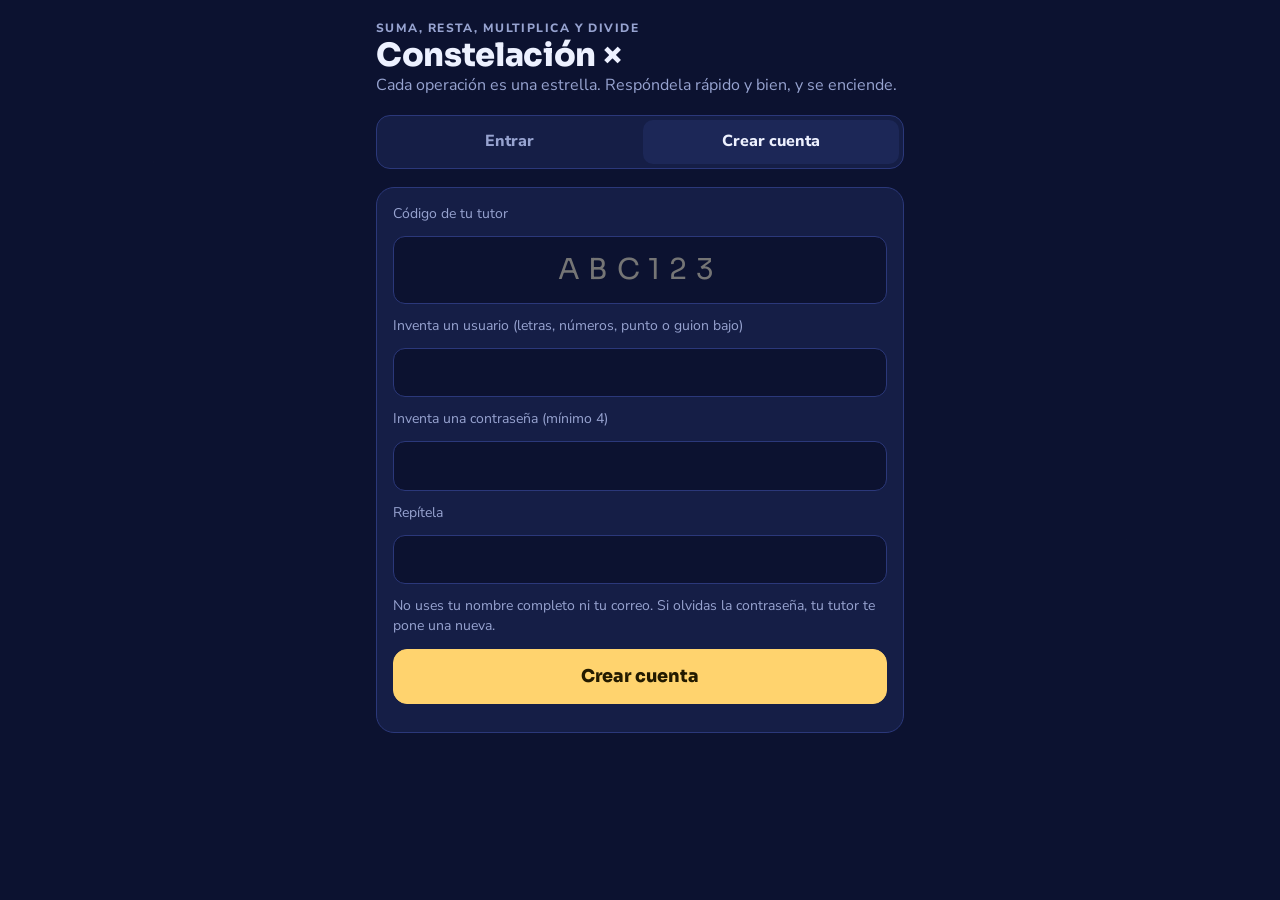
==== index.html @ adacfa90 "Add files via upload" ====
<!doctype html>
<html lang="es">
<head>
<meta charset="utf-8">
<meta name="viewport" content="width=device-width,initial-scale=1,viewport-fit=cover">
<title>Constelación ×</title>
<meta name="theme-color" content="#0C1230">
<meta name="apple-mobile-web-app-capable" content="yes">
<meta name="apple-mobile-web-app-status-bar-style" content="black-translucent">
<link rel="manifest" href="manifest.webmanifest">
<link rel="icon" href="icons/icon-192.png">
<link rel="apple-touch-icon" href="icons/icon-192.png">
<link rel="preconnect" href="https://fonts.googleapis.com">
<link rel="stylesheet" href="https://fonts.googleapis.com/css2?family=Sora:wght@500;700;800&family=Nunito+Sans:wght@400;600;800&display=swap">
<link rel="stylesheet" href="style.css">
</head>
<body>

<!-- ============ AUTH ============ -->
<section class="view" id="v-auth">
  <div>
    <p class="eyebrow">Suma, resta, multiplica y divide</p>
    <h1>Constelación ×</h1>
    <p class="muted">Cada operación es una estrella. Respóndela rápido y bien, y se enciende.</p>
  </div>
  <div id="storeWarn" class="banner" hidden>Este navegador no está guardando datos. Abre la app en el navegador normal, no en modo incógnito.</div>
  <div class="tabs" role="tablist">
    <button type="button" class="tab on" id="tabLogin" role="tab" aria-selected="true">Entrar</button>
    <button type="button" class="tab" id="tabSignup" role="tab" aria-selected="false">Crear cuenta</button>
  </div>
  <form class="panel" id="loginForm">
    <div class="chips" id="knownUsers"></div>
    <label class="small muted" for="lUser">Usuario</label>
    <input type="text" id="lUser" autocomplete="username" autocapitalize="none" spellcheck="false" maxlength="20" required>
    <label class="small muted" for="lPass">Contraseña</label>
    <input type="password" id="lPass" autocomplete="current-password" maxlength="72" required>
    <button class="btn primary" type="submit" id="lBtn">Entrar</button>
    <p class="status" id="lMsg"></p>
  </form>
  <form class="panel" id="signupForm" hidden>
    <label class="small muted" for="sClass">Código de tu tutor</label>
    <input type="text" id="sClass" class="codein" maxlength="6" autocomplete="off" autocapitalize="characters" spellcheck="false" placeholder="ABC123" required>
    <label class="small muted" for="sUser">Inventa un usuario (letras, números, punto o guion bajo)</label>
    <input type="text" id="sUser" autocomplete="username" autocapitalize="none" spellcheck="false" minlength="3" maxlength="20" required>
    <label class="small muted" for="sPass">Inventa una contraseña (mínimo 4)</label>
    <input type="password" id="sPass" autocomplete="new-password" minlength="4" maxlength="72" required>
    <label class="small muted" for="sPass2">Repítela</label>
    <input type="password" id="sPass2" autocomplete="new-password" minlength="4" maxlength="72" required>
    <p class="small muted">No uses tu nombre completo ni tu correo. Si olvidas la contraseña, tu tutor te pone una nueva.</p>
    <button class="btn primary" type="submit" id="sBtn">Crear cuenta</button>
    <p class="status" id="sMsg"></p>
  </form>
</section>

<!-- ============ HOME ============ -->
<section class="view" id="v-home" hidden>
  <div class="hud">
    <div class="who"><b id="homeUser"></b><button class="link" type="button" id="logoutBtn">Salir</button></div>
    <div class="tokens" id="homeTokens" title="Tokens: ven la respuesta y pasa a la siguiente"></div>
  </div>
  <div class="spread"><span class="sync" id="syncState"><i></i><span></span></span><span class="combo" id="streakDays"></span></div>
  <div class="panel">
    <div class="spread"><h3>Meta de hoy</h3><span class="small muted" id="goalText"></span></div>
    <div class="meter"><i id="goalFill"></i></div>
  </div>
  <div class="panel">
    <h3>Elige qué practicar</h3>
    <div class="opgrid" id="opTabs"></div>
    <div class="skyhead"><h2 id="skyTitle"></h2><span><span class="bignum" id="litCount">0</span> <span class="muted">de 45 estrellas</span></span></div>
    <div class="sky" id="sky"></div>
    <p class="small muted">Las estrellas que titilan te están esperando para un repaso.</p>
    <button class="btn primary big" type="button" id="playBtn">Jugar ronda</button>
  </div>
  <div class="panel inf">
    <div class="spread"><h2>Modo infinito</h2><span class="small muted">Juega hasta que falles</span></div>
    <div class="records">
      <div class="rec"><span class="small muted">Récord de operaciones</span><b id="recRun">0</b></div>
      <div class="rec"><span class="small muted">Récord de racha</span><b id="recStreak"></b></div>
    </div>
    <p class="small muted">¿Qué operaciones quieres que salgan?</p>
    <div class="chips" id="infOps"></div>
    <button class="btn primary big" type="button" id="infBtn">Jugar infinito</button>
  </div>
</section>

<!-- ============ PLAY ============ -->
<section class="view" id="v-play" hidden>
  <div class="hud">
    <div class="streak" id="streakBox" aria-live="polite"><span id="streakIcon"></span><b id="streakNum">0</b></div>
    <button class="tokens" type="button" id="tokenBtn" aria-label="Usar un token"></button>
  </div>
  <div class="spread">
    <button class="link" type="button" id="quitBtn">Salir</button>
    <span class="small muted" id="playInfo"></span>
  </div>
  <div class="dots" id="dots"></div>
  <div class="card" id="card">
    <div class="tokentip" id="tokenTip" hidden>Toca otra vez para usar 1 token y ver la respuesta</div>
    <div class="q" id="q"></div>
    <div class="ans" id="ans"></div>
    <div class="fb" id="fb"></div>
    <div class="overlay" id="intro" hidden>
      <span class="tag new">Estrella nueva</span>
      <div class="q" id="introQ"></div>
      <p class="hint" id="introHint"></p>
      <button class="btn primary" type="button" id="introOk">Listo, pregúntame</button>
    </div>
    <div class="overlay" id="wrong" hidden>
      <span class="tag err" id="wrongTag">Casi</span>
      <div class="q" id="wrongQ"></div>
      <p class="hint" id="wrongHint"></p>
      <p class="small muted" id="wrongNote">Te la vuelvo a preguntar en un ratito.</p>
      <button class="btn primary" type="button" id="wrongOk">Seguir</button>
    </div>
  </div>
  <div class="pad" id="pad">
    <button type="button" data-k="1">1</button><button type="button" data-k="2">2</button><button type="button" data-k="3">3</button>
    <button type="button" data-k="4">4</button><button type="button" data-k="5">5</button><button type="button" data-k="6">6</button>
    <button type="button" data-k="7">7</button><button type="button" data-k="8">8</button><button type="button" data-k="9">9</button>
    <button type="button" data-k="del" aria-label="Borrar">⌫</button><button type="button" data-k="0">0</button><button type="button" data-k="ok" class="ok" aria-label="Responder">OK</button>
  </div>
</section>

<!-- ============ END ============ -->
<section class="view" id="v-end" hidden>
  <div class="hud">
    <span></span>
    <div class="tokens" id="endTokens"></div>
  </div>
  <div>
    <p class="eyebrow" id="endEyebrow">Ronda terminada</p>
    <h1 id="endTitle"></h1>
    <p class="muted" id="endGoal"></p>
  </div>
  <div class="banner win" id="endBanner" hidden></div>
  <div class="stats" id="endStats"></div>
  <div class="panel" id="eNewWrap"><h3>Estrellas nuevas</h3><div class="chips" id="eNew"></div></div>
  <div class="panel" id="eMissWrap"><h3>Para repasar</h3><div class="chips" id="eMiss"></div></div>
  <button class="btn primary big" type="button" id="againBtn">Otra vez</button>
  <button class="btn" type="button" id="endHome">Volver al inicio</button>
</section>

<script src="config.js"></script>
<script src="vendor/supabase.js"></script>
<script src="common.js"></script>
<script src="effects.js"></script>
<script src="student.js"></script>
<script>if('serviceWorker' in navigator)window.addEventListener('load',()=>navigator.serviceWorker.register('sw.js').catch(()=>{}));</script>
</body>
</html>
---- style.css ----
/* Layout: one-screen app, a night sky. Each multiplication is a star that brightens with mastery. Single dark look by choice. */
:root{
  --ink:#0C1230; --panel:#151E46; --panel2:#1C2757; --line:#2B387A;
  --fg:#EDF1FF; --muted:#97A3D0; --star:#FFD36E; --ok:#5EE0A8; --bad:#FF8670; --mej:#74B9FF;
  --display:'Sora', 'Trebuchet MS', system-ui, sans-serif;
  --body:'Nunito Sans', 'Segoe UI', system-ui, sans-serif;
  color-scheme:dark;
}
html,body{height:100%}
body{margin:0}
body{background:var(--ink);color:var(--fg);font-family:var(--body);font-size:16px;line-height:1.45;
  background-image:radial-gradient(1px 1px at 12% 18%,#ffffff55 50%,transparent 51%),radial-gradient(1px 1px at 78% 9%,#ffffff44 50%,transparent 51%),radial-gradient(1.5px 1.5px at 55% 32%,#ffffff33 50%,transparent 51%),radial-gradient(1px 1px at 30% 70%,#ffffff33 50%,transparent 51%),radial-gradient(1px 1px at 88% 60%,#ffffff44 50%,transparent 51%);
  background-attachment:fixed}
*{box-sizing:border-box}
[hidden]{display:none!important}
button,input,textarea{font:inherit;color:inherit}
button{cursor:pointer}
:focus-visible{outline:3px solid var(--star);outline-offset:2px}
.view{min-height:100%;max-width:560px;margin:0 auto;display:flex;flex-direction:column;gap:18px;
  padding-left:max(16px, env(safe-area-inset-left,0px));padding-right:max(16px, env(safe-area-inset-right,0px));padding-block:20px 28px}
.wide{max-width:960px}
h1,h2,h3{font-family:var(--display);margin:0;text-wrap:balance;line-height:1.15}
h1{font-size:2rem;font-weight:800;letter-spacing:-.01em}
h2{font-size:1.35rem;font-weight:700}
h3{font-size:1rem;font-weight:700}
p{margin:0}
.muted{color:var(--muted)}
.small{font-size:.875rem}
.eyebrow{font-size:.75rem;letter-spacing:.12em;text-transform:uppercase;color:var(--muted);font-weight:800}
.row{display:flex;gap:10px;align-items:center;flex-wrap:wrap}
.spread{display:flex;justify-content:space-between;align-items:center;gap:10px;flex-wrap:wrap}
.btn{border:0;border-radius:14px;padding:14px 18px;font-weight:800;background:var(--panel2);border:1px solid var(--line)}
.btn:hover{border-color:var(--muted)}
.btn.primary{background:var(--star);color:#231a00;border-color:var(--star);font-family:var(--display);font-size:1.1rem}
.btn.big{width:100%;padding:18px}
.btn.ghost{background:transparent}
.btn.danger{color:var(--bad)}
.link{background:none;border:0;color:var(--muted);text-decoration:underline;padding:6px 0;font-weight:600}
.panel{background:var(--panel);border:1px solid var(--line);border-radius:18px;padding:16px;display:flex;flex-direction:column;gap:12px}
input[type=text],textarea{width:100%;background:var(--ink);border:1px solid var(--line);border-radius:12px;padding:12px 14px}
textarea{min-height:90px;resize:vertical;font-size:.8rem;word-break:break-all}
.players{display:flex;flex-direction:column;gap:8px}
.player{display:flex;justify-content:space-between;align-items:center;text-align:left;width:100%;background:var(--panel);border:1px solid var(--line);border-radius:16px;padding:14px 16px}
.player:hover{border-color:var(--star)}
.player b{font-family:var(--display);font-size:1.1rem}
.banner{background:#3a2a10;border:1px solid #6b5020;color:#ffe2a8;border-radius:12px;padding:10px 12px;font-size:.9rem}

/* sky */
.sky{display:grid;grid-template-columns:repeat(9,1fr);gap:5px}
.cell{aspect-ratio:1;border-radius:50%;display:grid;place-items:center;font-family:var(--display);font-weight:700;
  font-size:clamp(10px,2.8vw,14px);font-variant-numeric:tabular-nums;position:relative}
.s0{background:radial-gradient(circle,#2a3670 0 18%,transparent 20%);color:transparent}
.s1{background:radial-gradient(circle,#4b5aa0 0 45%,transparent 70%);color:#c9d2ff99}
.s2{background:radial-gradient(circle,#8a7a40 0 40%,transparent 72%);color:#fff1c8}
.s3{background:radial-gradient(circle,var(--star) 0 38%,#ffd36e44 55%,transparent 72%);color:#2a1e00}
.due{animation:flick 2.4s ease-in-out infinite}
@keyframes flick{50%{opacity:.45}}
.skyhead{display:flex;justify-content:space-between;align-items:baseline;gap:8px;flex-wrap:wrap}
.bignum{font-family:var(--display);font-size:2.4rem;font-weight:800;color:var(--star);font-variant-numeric:tabular-nums;line-height:1}

/* play */
#v-play{height:100%;min-height:0;gap:10px;padding-block:12px 16px}
.dots{display:flex;gap:4px}
.dots i{flex:1;height:6px;border-radius:3px;background:var(--line)}
.dots i.ok{background:var(--ok)}.dots i.slow{background:var(--mej)}.dots i.bad{background:var(--bad)}.dots i.now{background:var(--fg)}
.card{flex:1;min-height:180px;background:var(--panel);border:1px solid var(--line);border-radius:22px;display:flex;flex-direction:column;align-items:center;justify-content:center;gap:14px;padding:20px;text-align:center;position:relative;transition:border-color .2s}
.card.good{border-color:var(--ok)}.card.badc{border-color:var(--bad)}
.q{font-family:var(--display);font-weight:800;font-size:clamp(2.6rem,13vw,4.4rem);font-variant-numeric:tabular-nums;letter-spacing:-.02em}
.q .gap{color:var(--star)}
.ans{min-width:3.5ch;border-bottom:4px solid var(--line);font-family:var(--display);font-size:clamp(2.2rem,11vw,3.6rem);font-weight:800;min-height:1.25em;font-variant-numeric:tabular-nums}
.fb{min-height:1.5em;font-weight:800}
.fb.ok{color:var(--ok)}.fb.slow{color:var(--mej)}
.overlay{position:absolute;inset:0;background:var(--panel);border-radius:22px;display:flex;flex-direction:column;align-items:center;justify-content:center;gap:14px;padding:22px;text-align:center}
.overlay .q{font-size:clamp(2.2rem,11vw,3.4rem)}
.tag{font-size:.75rem;font-weight:800;letter-spacing:.12em;text-transform:uppercase;padding:4px 10px;border-radius:99px}
.tag.new{background:#ffd36e22;color:var(--star)}.tag.err{background:#ff867022;color:var(--bad)}
.hint{color:var(--muted);max-width:30ch}
.pad{display:grid;grid-template-columns:repeat(3,1fr);gap:8px}
.pad button{border:1px solid var(--line);background:var(--panel2);border-radius:14px;padding:clamp(10px,2.4vh,18px) 0;font-family:var(--display);font-size:1.5rem;font-weight:700;font-variant-numeric:tabular-nums}
.pad button:active{background:var(--line)}
.pad .ok{background:var(--star);color:#231a00;border-color:var(--star)}
.combo{font-family:var(--display);font-weight:700;color:var(--star);font-variant-numeric:tabular-nums}

/* end */
.stats{display:grid;grid-template-columns:repeat(3,1fr);gap:8px}
.stat{background:var(--panel);border:1px solid var(--line);border-radius:14px;padding:12px;display:flex;flex-direction:column;gap:2px}
.stat b{font-family:var(--display);font-size:1.6rem;font-variant-numeric:tabular-nums}
.chips{display:flex;flex-wrap:wrap;gap:6px}
.chip{background:var(--panel2);border:1px solid var(--line);border-radius:99px;padding:4px 10px;font-weight:700;font-size:.9rem;font-variant-numeric:tabular-nums}
.chip.bad{border-color:#ff867066;color:var(--bad)}.chip.ok{border-color:#5ee0a866;color:var(--ok)}.chip.mej{border-color:#74b9ff66;color:var(--mej)}

/* tutor */
.students{display:grid;grid-template-columns:repeat(auto-fill,minmax(240px,1fr));gap:10px}
.heat{display:grid;grid-template-columns:28px repeat(9,1fr);gap:3px;font-variant-numeric:tabular-nums}
.heat div{aspect-ratio:1;border-radius:6px;display:grid;place-items:center;font-size:clamp(9px,2.3vw,13px);font-weight:800}
.heat .ax{background:none;color:var(--muted);aspect-ratio:auto;min-height:22px}
.t-none{background:#1a2350;color:#3d4a86}
.t-ref{background:#5a2a2a;color:#ffc2b6}
.t-mej{background:#1f4266;color:#cfe6ff}
.t-dom{background:#7a6326;color:#fff0c4}
.legend{display:flex;gap:12px;flex-wrap:wrap;font-size:.85rem}
.legend span{display:inline-flex;gap:6px;align-items:center}
.legend i{width:14px;height:14px;border-radius:4px;display:inline-block}
.cols{display:grid;grid-template-columns:minmax(0,1.2fr) minmax(0,1fr);gap:16px;align-items:start}
@media (max-width:760px){.cols{grid-template-columns:minmax(0,1fr)}}
.tbl{overflow-x:auto}
table{border-collapse:collapse;width:100%;font-size:.9rem;font-variant-numeric:tabular-nums}
th,td{text-align:left;padding:7px 8px;border-bottom:1px solid var(--line);white-space:nowrap}
th{color:var(--muted);font-weight:700;font-size:.8rem}
.status{font-weight:700;font-size:.9rem}
.status.ok{color:var(--ok)}.status.bad{color:var(--bad)}
@media (prefers-reduced-motion:reduce){.due{animation:none;opacity:.6}.card{transition:none}}

/* ---- app additions ---- */
.view{padding-top:max(20px, env(safe-area-inset-top,0px))}
.sync{font-size:.8rem;font-weight:700;color:var(--muted);display:inline-flex;align-items:center;gap:6px}
.sync i{width:8px;height:8px;border-radius:50%;background:var(--muted);display:inline-block}
.sync.on i{background:var(--ok)}.sync.off i{background:var(--bad)}.sync.wait i{background:var(--star)}
.codein{font-family:var(--display);font-size:1.8rem;letter-spacing:.3em;text-align:center;text-transform:uppercase}
.goalbar{display:flex;gap:6px;align-items:center}
.goalbar i{width:22px;height:8px;border-radius:4px;background:var(--line)}
.goalbar i.on{background:var(--ok)}
.pill{display:inline-flex;align-items:center;gap:6px;border-radius:99px;padding:3px 10px;font-size:.8rem;font-weight:800}
.pill.ok{background:#5ee0a822;color:var(--ok)}.pill.bad{background:#ff867022;color:var(--bad)}.pill.part{background:#ffd36e22;color:var(--star)}
.pill.live{background:#74b9ff22;color:var(--mej)}
.pill.live::before{content:"";width:7px;height:7px;border-radius:50%;background:var(--mej);animation:flick 1.2s infinite}
.scard{display:flex;flex-direction:column;gap:8px;text-align:left;width:100%;background:var(--panel);border:1px solid var(--line);border-radius:16px;padding:14px 16px}
.scard:hover{border-color:var(--star)}
.scard b{font-family:var(--display);font-size:1.15rem}
.scard.alert{border-color:#ff867066}
.cal{display:grid;grid-template-columns:repeat(7,1fr);gap:4px;font-variant-numeric:tabular-nums}
.cal div{aspect-ratio:1;border-radius:6px;display:grid;place-items:center;font-size:.75rem;font-weight:800}
.cal .hd{aspect-ratio:auto;color:var(--muted);font-size:.7rem;background:none}
.c0{background:#1a2350;color:#4a5894}.c1{background:#5c4a1e;color:#ffe7ad}.c2{background:#1f6b4c;color:#d4ffe9}.cfut{background:none;color:transparent}
.ctoday{outline:2px solid var(--fg);outline-offset:-2px}
.codebig{font-family:var(--display);font-size:1.6rem;letter-spacing:.2em;font-weight:800;color:var(--star)}
input[type=email],input[type=password],input[type=number]{width:100%;background:var(--ink);border:1px solid var(--line);border-radius:12px;padding:12px 14px}
input[type=number]{width:5em}
.grid2{display:grid;grid-template-columns:repeat(auto-fill,minmax(260px,1fr));gap:10px}

/* ---- v3: accounts, modes, tokens, streak fire ---- */
body{transition:background-color .6s ease}
.view{position:relative}
.tabs{display:flex;gap:6px;background:var(--panel);border:1px solid var(--line);border-radius:14px;padding:4px}
.tab{flex:1;border:0;background:none;border-radius:10px;padding:10px;font-weight:800;color:var(--muted)}
.tab.on{background:var(--panel2);color:var(--fg)}
.chip.pick,.chip.toggle{cursor:pointer;background:var(--panel2)}
.chip.toggle.on{background:var(--star);color:#231a00;border-color:var(--star)}
.hud{display:flex;justify-content:space-between;align-items:center;gap:10px;position:relative;z-index:60}
.who{display:flex;align-items:baseline;gap:10px;min-width:0}
.who b{font-family:var(--display);font-size:1.15rem;overflow:hidden;text-overflow:ellipsis;white-space:nowrap}
.tokens{display:inline-flex;align-items:center;gap:6px;background:var(--panel);border:1px solid var(--line);border-radius:99px;padding:5px 12px 5px 6px;font-family:var(--display);font-size:1.05rem;color:var(--fg)}
.tokens .coin{width:26px;height:26px}
button.tokens:disabled{opacity:.55;cursor:not-allowed}
.streak{display:inline-flex;align-items:center;gap:4px;background:var(--panel);border:1px solid var(--line);border-radius:99px;padding:4px 12px 4px 8px;font-family:var(--display);font-size:1.2rem;font-variant-numeric:tabular-nums;transition:transform .2s}
.streak .flame{width:22px;height:26px}
.streak.lit{border-color:currentColor}
.streak.t-red{color:#ff5a4a}.streak.t-orange{color:#ffab3d}.streak.t-blue{color:#62b4ff}.streak.t-platinum{color:#e8eef7}.streak.t-rainbow{color:#ff7ad0}
.streak.lit b{color:var(--fg)}
.streak.bump{animation:bump .5s ease}
@keyframes bump{40%{transform:scale(1.35)}}
.rec b .flame,#recStreak .flame,.stat b .flame{width:20px;height:24px;vertical-align:-3px;margin-right:4px}
.flame{width:18px;height:22px;display:inline-block}
.meter{height:10px;border-radius:5px;background:var(--line);overflow:hidden}
.meter i{display:block;height:100%;background:var(--star);border-radius:5px;transition:width .4s}
.meter i.done{background:var(--ok)}
.opgrid{display:grid;grid-template-columns:repeat(2,minmax(0,1fr));gap:8px}
.opbtn{display:grid;grid-template-columns:auto minmax(0,1fr);font-size:.92rem;min-width:0;grid-template-rows:auto auto;column-gap:10px;align-items:center;text-align:left;background:var(--panel2);border:1px solid var(--line);border-radius:14px;padding:10px 12px;font-weight:800}
.opbtn .sym{grid-row:span 2;font-family:var(--display);font-size:1.6rem;color:var(--star);width:1.2em;text-align:center}
.opbtn.on{border-color:var(--star);background:#ffd36e18}
.records{display:grid;grid-template-columns:repeat(2,minmax(0,1fr));gap:8px}
.rec{background:var(--panel2);border:1px solid var(--line);border-radius:14px;padding:10px 12px;display:flex;flex-direction:column;gap:2px}
.rec b{font-family:var(--display);font-size:1.6rem;font-variant-numeric:tabular-nums;display:flex;align-items:center}
.btn:disabled{opacity:.5;cursor:not-allowed}
.banner.win{background:#ffd36e1f;border-color:#ffd36e66;color:var(--star);font-weight:800;font-family:var(--display)}
.dots i.tok{background:var(--star)}
.fb.tokfb{color:var(--star)}
.tokentip{position:absolute;top:10px;right:10px;left:10px;background:var(--star);color:#231a00;border-radius:12px;padding:8px 12px;font-weight:800;font-size:.9rem;z-index:5}

/* fire: whole background turns orange, corners burn (canvas in effects.js) */
#fx{position:fixed;inset:0;width:100%;height:100%;pointer-events:none;z-index:50}
body.onfire{background-color:#b8430e;background-image:radial-gradient(120% 80% at 50% 110%,#ff8a1e 0%,#c2410c 45%,#7c2d12 100%)}
body.onfire .card,body.onfire .pad button:not(.ok){background:#1a1440ee}
body.fire-rainbow .streak{animation:hue 2s linear infinite}
@keyframes hue{to{filter:hue-rotate(360deg)}}
/* frost when the fire is put out */
#frost{position:fixed;inset:0;pointer-events:none;z-index:55;opacity:0;
  box-shadow:inset 0 0 60px 18px #e6f6ff,inset 0 0 160px 40px #8fd0ff99;
  background:radial-gradient(3px 3px at 8% 12%,#fff 50%,transparent 51%),radial-gradient(2px 2px at 14% 30%,#fff 50%,transparent 51%),
    radial-gradient(3px 3px at 90% 10%,#fff 50%,transparent 51%),radial-gradient(2px 2px at 85% 26%,#fff 50%,transparent 51%),
    radial-gradient(3px 3px at 6% 88%,#fff 50%,transparent 51%),radial-gradient(2px 2px at 18% 94%,#fff 50%,transparent 51%),
    radial-gradient(3px 3px at 93% 90%,#fff 50%,transparent 51%),radial-gradient(2px 2px at 80% 95%,#fff 50%,transparent 51%),
    radial-gradient(150% 110% at 50% 50%,transparent 55%,#cdeeff88 85%,#ffffffcc 100%)}
#frost.on{animation:frost 1.9s ease-out forwards}
@keyframes frost{0%{opacity:0}15%{opacity:1}60%{opacity:.85}100%{opacity:0}}
body.freezing{background-color:#163a63}
body.freezing .card{animation:shiver .4s linear 2}
@keyframes shiver{25%{transform:translateX(-3px)}75%{transform:translateX(3px)}}
@media (prefers-reduced-motion:reduce){body.onfire{box-shadow:inset 0 0 80px 20px #ff6a00}.streak.bump,body.freezing .card,body.fire-rainbow .streak{animation:none}}

.opbtn span{min-width:0;overflow-wrap:anywhere}
#stuStats,#stuOps{grid-template-columns:repeat(auto-fit,minmax(150px,1fr))}
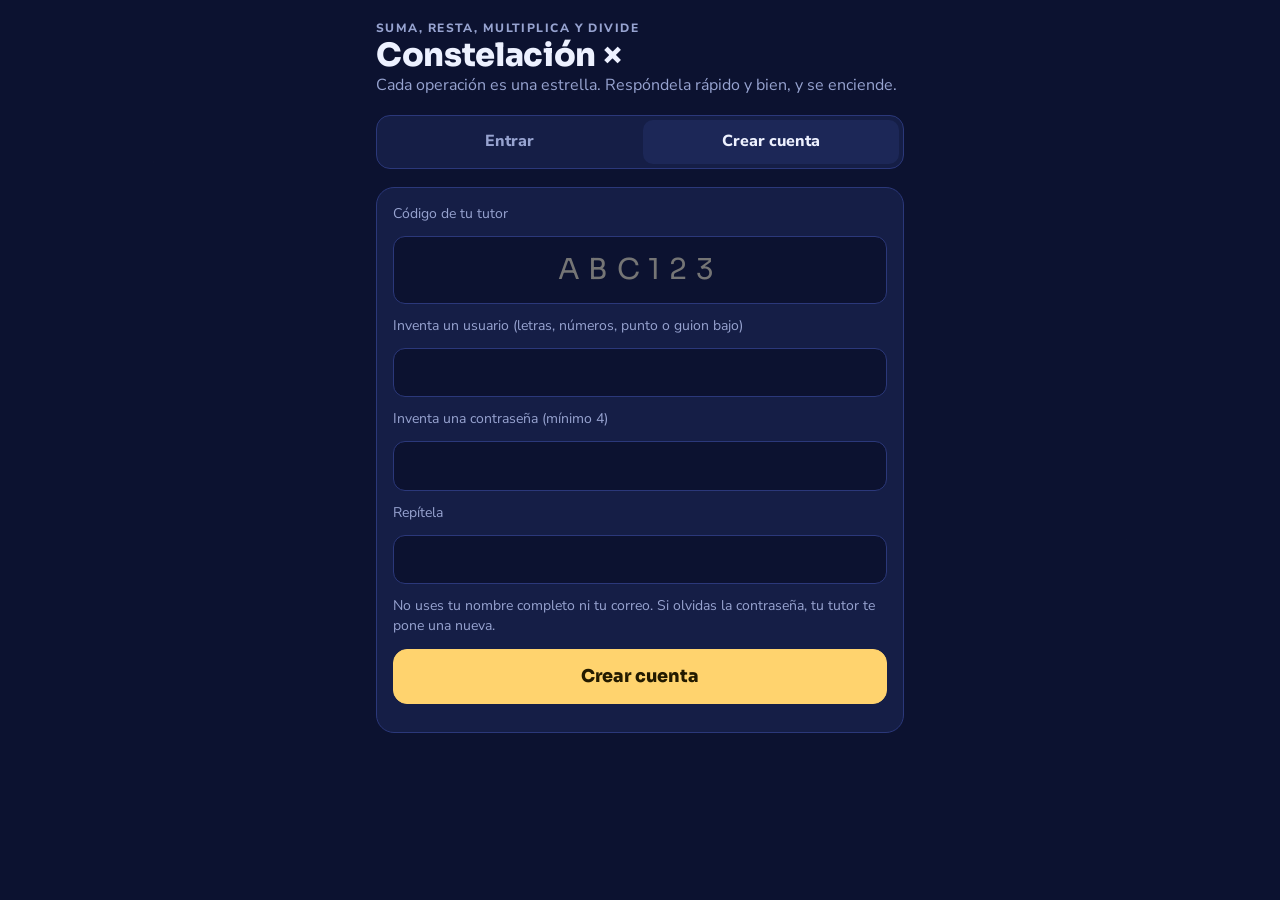
==== commit b7afb871: "Add files via upload" ====
--- a/index.html
+++ b/index.html
@@ -52,35 +52,77 @@
   </form>
 </section>
 
-<!-- ============ HOME ============ -->
+<!-- ============ HOME (main menu) ============ -->
 <section class="view" id="v-home" hidden>
   <div class="hud">
-    <div class="who"><b id="homeUser"></b><button class="link" type="button" id="logoutBtn">Salir</button></div>
+    <button class="playerchip" type="button" id="toProfile" aria-label="Ver mi galaxia"><span class="avatar" id="homeAvatar"></span><b id="homeUser"></b></button>
     <div class="tokens" id="homeTokens" title="Tokens: ven la respuesta y pasa a la siguiente"></div>
   </div>
-  <div class="spread"><span class="sync" id="syncState"><i></i><span></span></span><span class="combo" id="streakDays"></span></div>
-  <div class="panel">
-    <div class="spread"><h3>Meta de hoy</h3><span class="small muted" id="goalText"></span></div>
-    <div class="meter"><i id="goalFill"></i></div>
+  <div class="logo">
+    <p class="eyebrow">Suma · Resta · Multiplica · Divide</p>
+    <h1 class="logotitle">Constelación <span>×</span></h1>
+    <div class="goalmini"><div class="meter"><i id="goalFill"></i></div><span class="small" id="goalText"></span></div>
+  </div>
+  <div class="menu">
+    <div class="modes">
+      <button type="button" class="modebtn mission" id="mMission"><span class="mname">Misión estelar</span><span class="mdesc">20 preguntas · enciende estrellas</span></button>
+      <button type="button" class="modebtn orbit" id="mOrbit"><span class="mname">Órbita infinita</span><span class="mdesc" id="orbitDesc">Hasta que falles</span></button>
+    </div>
+    <nav class="rail" aria-label="Más opciones">
+      <button type="button" class="railbtn" id="rProfile" aria-label="Mi galaxia"><svg viewBox="0 0 24 24" aria-hidden="true"><path d="M7 4h10v3a5 5 0 0 1-10 0V4z" fill="#ffd36e"/><path d="M7 5H4v1a3 3 0 0 0 3 3M17 5h3v1a3 3 0 0 1-3 3" fill="none" stroke="#ffd36e" stroke-width="1.6"/><path d="M10 12h4v4h-4zM8 17h8v3H8z" fill="#ffd36e"/></svg><span>Mi galaxia</span></button>
+      <button type="button" class="railbtn" id="rSettings" aria-label="Ajustes"><svg viewBox="0 0 24 24" aria-hidden="true"><path fill="#9fc4ff" d="M19.4 13a7.5 7.5 0 0 0 0-2l2-1.6-2-3.4-2.4 1a7 7 0 0 0-1.7-1L15 3.5h-4l-.4 2.5a7 7 0 0 0-1.7 1l-2.4-1-2 3.4L6.6 11a7.5 7.5 0 0 0 0 2l-2 1.6 2 3.4 2.4-1a7 7 0 0 0 1.7 1l.3 2.5h4l.4-2.5a7 7 0 0 0 1.7-1l2.4 1 2-3.4zM13 15.5a3.5 3.5 0 1 1 0-7 3.5 3.5 0 0 1 0 7z" transform="translate(-1 0)"/></svg><span>Ajustes</span></button>
+    </nav>
+  </div>
+  <p class="sync center" id="syncState"><i></i><span></span></p>
+</section>
+
+<!-- ============ MISSION: pick operation ============ -->
+<section class="view" id="v-mission" hidden>
+  <div class="hud"><button class="link" type="button" data-back>← Menú</button><div class="tokens" data-tokens></div></div>
+  <div><p class="eyebrow">Misión estelar · 20 preguntas</p><h1>Elige tu misión</h1></div>
+  <div class="opcards" id="missionOps"></div>
+</section>
+
+<!-- ============ ORBIT: infinite config ============ -->
+<section class="view" id="v-orbit" hidden>
+  <div class="hud"><button class="link" type="button" data-back>← Menú</button><div class="tokens" data-tokens></div></div>
+  <div><p class="eyebrow">Órbita infinita · hasta que falles</p><h1>Prepara tu órbita</h1></div>
+  <div class="records">
+    <div class="rec"><span class="small muted">Récord de operaciones</span><b id="recRun">0</b></div>
+    <div class="rec"><span class="small muted">Récord de racha</span><b id="recStreak"></b></div>
   </div>
   <div class="panel">
-    <h3>Elige qué practicar</h3>
-    <div class="opgrid" id="opTabs"></div>
+    <h3>¿Qué operaciones quieres que salgan?</h3>
+    <div class="opcards small" id="infOps"></div>
+  </div>
+  <button class="btn primary big" type="button" id="infBtn">Despegar</button>
+</section>
+
+<!-- ============ PROFILE: my galaxy ============ -->
+<section class="view" id="v-profile" hidden>
+  <div class="hud"><button class="link" type="button" data-back>← Menú</button><div class="tokens" data-tokens></div></div>
+  <div class="spread"><div><p class="eyebrow">Mi galaxia</p><h1 id="profUser"></h1></div><span class="combo" id="streakDays"></span></div>
+  <div class="stats" id="profStats"></div>
+  <div class="panel">
+    <div class="tabs" id="opTabs"></div>
     <div class="skyhead"><h2 id="skyTitle"></h2><span><span class="bignum" id="litCount">0</span> <span class="muted">de 45 estrellas</span></span></div>
     <div class="sky" id="sky"></div>
-    <p class="small muted">Las estrellas que titilan te están esperando para un repaso.</p>
-    <button class="btn primary big" type="button" id="playBtn">Jugar ronda</button>
+    <p class="small muted">Cada estrella es una operación. Brilla cuando la dominas. Las que titilan te esperan para un repaso.</p>
   </div>
-  <div class="panel inf">
-    <div class="spread"><h2>Modo infinito</h2><span class="small muted">Juega hasta que falles</span></div>
-    <div class="records">
-      <div class="rec"><span class="small muted">Récord de operaciones</span><b id="recRun">0</b></div>
-      <div class="rec"><span class="small muted">Récord de racha</span><b id="recStreak"></b></div>
-    </div>
-    <p class="small muted">¿Qué operaciones quieres que salgan?</p>
-    <div class="chips" id="infOps"></div>
-    <button class="btn primary big" type="button" id="infBtn">Jugar infinito</button>
+</section>
+
+<!-- ============ SETTINGS ============ -->
+<section class="view" id="v-settings" hidden>
+  <div class="hud"><button class="link" type="button" data-back>← Menú</button><span></span></div>
+  <h1>Ajustes</h1>
+  <div class="panel">
+    <label class="switchrow" for="fxToggle"><span><b>Efectos de fuego y hielo</b><br><span class="small muted">Apágalos si el teléfono va lento.</span></span><input type="checkbox" id="fxToggle" role="switch"></label>
   </div>
+  <div class="panel">
+    <h3>Cómo se juega</h3>
+    <p class="small muted">Responde bien y rápido para encender estrellas. Tres respuestas seguidas en menos de 3 segundos prenden la racha. Un token te muestra la respuesta y pasa a la siguiente. Cada misión perfecta te da medio token.</p>
+  </div>
+  <button class="btn danger" type="button" id="logoutBtn">Cerrar sesión</button>
 </section>
 
 <!-- ============ PLAY ============ -->
@@ -127,6 +169,7 @@
     <span></span>
     <div class="tokens" id="endTokens"></div>
   </div>
+  <div class="tokenwin" id="tokenWin" hidden><div class="burst"></div><div class="bigcoin"></div><b>¡Ganaste un token!</b></div>
   <div>
     <p class="eyebrow" id="endEyebrow">Ronda terminada</p>
     <h1 id="endTitle"></h1>
@@ -137,7 +180,7 @@
   <div class="panel" id="eNewWrap"><h3>Estrellas nuevas</h3><div class="chips" id="eNew"></div></div>
   <div class="panel" id="eMissWrap"><h3>Para repasar</h3><div class="chips" id="eMiss"></div></div>
   <button class="btn primary big" type="button" id="againBtn">Otra vez</button>
-  <button class="btn" type="button" id="endHome">Volver al inicio</button>
+  <button class="btn" type="button" id="endHome">Volver al menú</button>
 </section>
 
 <script src="config.js"></script>
--- a/style.css
+++ b/style.css
@@ -180,8 +180,18 @@
 
 /* fire: whole background turns orange, corners burn (canvas in effects.js) */
 #fx{position:fixed;inset:0;width:100%;height:100%;pointer-events:none;z-index:50}
-body.onfire{background-color:#b8430e;background-image:radial-gradient(120% 80% at 50% 110%,#ff8a1e 0%,#c2410c 45%,#7c2d12 100%)}
-body.onfire .card,body.onfire .pad button:not(.ok){background:#1a1440ee}
+#fire{position:fixed;inset:0;width:100%;height:100%;pointer-events:none;z-index:-1}
+/* background follows the fire color */
+body{background-repeat:no-repeat;background-attachment:fixed}
+body.fire-red{background-color:#8f1a10;background-image:radial-gradient(120% 80% at 50% 110%,#e0402a 0%,#a3200f 45%,#4f0c08 100%)}
+body.fire-orange{background-color:#b8430e;background-image:radial-gradient(120% 80% at 50% 110%,#ff8a1e 0%,#c2410c 45%,#7c2d12 100%)}
+body.fire-blue{background-color:#0d2a8a;background-image:radial-gradient(120% 80% at 50% 110%,#2f7dff 0%,#1437b8 45%,#07134d 100%)}
+body.fire-platinum{background-color:#55606f;background-image:radial-gradient(120% 80% at 50% 110%,#c9d2de 0%,#7a8596 45%,#2e3440 100%)}
+body.fire-rainbow{background-color:#5a1a8a;background-image:linear-gradient(135deg,#ff3b30,#ff9500,#ffcc00,#34c759,#2f80ff,#af52de,#ff3b30);background-size:300% 300%;animation:rainbowbg 6s linear infinite}
+@keyframes rainbowbg{to{background-position:300% 0}}
+body.onfire .card,body.onfire .pad button:not(.ok){background:#161036f0}
+body.onfire .muted,body.onfire .link{color:#f3eaff}
+#v-play{padding-left:max(30px, env(safe-area-inset-left,0px));padding-right:max(30px, env(safe-area-inset-right,0px));padding-bottom:30px}
 body.fire-rainbow .streak{animation:hue 2s linear infinite}
 @keyframes hue{to{filter:hue-rotate(360deg)}}
 /* frost when the fire is put out */
@@ -197,7 +207,82 @@
 body.freezing{background-color:#163a63}
 body.freezing .card{animation:shiver .4s linear 2}
 @keyframes shiver{25%{transform:translateX(-3px)}75%{transform:translateX(3px)}}
-@media (prefers-reduced-motion:reduce){body.onfire{box-shadow:inset 0 0 80px 20px #ff6a00}.streak.bump,body.freezing .card,body.fire-rainbow .streak{animation:none}}
+@media (prefers-reduced-motion:reduce){body.fire-rainbow{animation:none}.streak.bump,body.freezing .card,body.fire-rainbow .streak{animation:none}}
 
 .opbtn span{min-width:0;overflow-wrap:anywhere}
 #stuStats,#stuOps{grid-template-columns:repeat(auto-fit,minmax(150px,1fr))}
+
+/* ---- v4: main menu, mode pickers, token halves ---- */
+.playerchip{display:inline-flex;align-items:center;gap:8px;background:var(--panel);border:1px solid var(--line);border-radius:99px;padding:4px 14px 4px 4px;max-width:60%}
+.playerchip b{font-family:var(--display);overflow:hidden;text-overflow:ellipsis;white-space:nowrap}
+.avatar{width:32px;height:32px;border-radius:50%;display:grid;place-items:center;background:linear-gradient(135deg,#7c5cff,#3aa0ff);font-family:var(--display);font-weight:800}
+.tcol{display:inline-flex;flex-direction:column;align-items:center;gap:3px;line-height:1}
+.halves{display:flex;gap:3px}
+.halves i{width:11px;height:4px;border-radius:2px;background:#ffffff2e;display:block}
+.halves i.on{background:var(--star)}
+.halves i.pop{animation:halfpop .6s ease}
+@keyframes halfpop{0%{transform:scaleX(.2);background:#fff}60%{transform:scaleX(1.4)}100%{transform:none}}
+.halves.flash i{animation:halfflash .6s ease 2}
+@keyframes halfflash{50%{background:#fff;box-shadow:0 0 8px #ffd36e}}
+.tokens.gain{animation:gain .8s ease}
+@keyframes gain{30%{transform:scale(1.35);box-shadow:0 0 24px #ffd36e}}
+.tokenwin{position:fixed;inset:0;z-index:70;display:grid;place-items:center;align-content:center;gap:14px;background:#0c1230cc;cursor:pointer}
+.tokenwin b{font-family:var(--display);font-size:1.6rem;color:var(--star);animation:rise .6s ease both .25s}
+.bigcoin{width:120px;height:120px;animation:coinpop .9s cubic-bezier(.2,1.6,.4,1) both}
+.bigcoin svg{width:100%;height:100%;animation:spin 1.6s ease-in-out .5s}
+.burst{position:absolute;width:320px;height:320px;border-radius:50%;background:repeating-conic-gradient(#ffd36e55 0 10deg,transparent 10deg 24deg);animation:spin 6s linear infinite,fadein .4s ease both;-webkit-mask:radial-gradient(circle,#000 30%,transparent 70%);mask:radial-gradient(circle,#000 30%,transparent 70%)}
+@keyframes coinpop{0%{transform:scale(0) rotate(-30deg)}100%{transform:none}}
+@keyframes spin{to{transform:rotate(360deg)}}
+@keyframes rise{from{opacity:0;transform:translateY(12px)}}
+@keyframes fadein{from{opacity:0}}
+.logo{text-align:center;display:flex;flex-direction:column;align-items:center;gap:8px;padding-block:6px 4px}
+.logotitle{font-size:clamp(2.2rem,11vw,3rem);font-weight:800;letter-spacing:-.02em;text-shadow:0 0 24px #7c5cff88,0 4px 0 #050817}
+.logotitle span{color:var(--star)}
+.goalmini{width:min(280px,100%);display:flex;flex-direction:column;gap:6px;align-items:center;color:var(--muted)}
+.goalmini .meter{width:100%}
+.menu{display:grid;grid-template-columns:minmax(0,1fr) auto;gap:12px;align-items:center;flex:1}
+.modes{display:flex;flex-direction:column;gap:16px}
+.modebtn{border:0;border-radius:22px;padding:22px 18px;display:flex;flex-direction:column;gap:4px;align-items:center;text-align:center;color:#1d1300;
+  box-shadow:0 7px 0 #00000055,inset 0 2px 0 #ffffff66;transition:transform .1s,box-shadow .1s}
+.modebtn:active{transform:translateY(5px);box-shadow:0 2px 0 #00000055,inset 0 2px 0 #ffffff66}
+.modebtn .mname{font-family:var(--display);font-weight:800;font-size:clamp(1.3rem,6vw,1.7rem)}
+.modebtn .mdesc{font-weight:700;font-size:.9rem;opacity:.85}
+.modebtn.mission{background:linear-gradient(180deg,#ffe08a,#ffb23e)}
+.modebtn.orbit{background:linear-gradient(180deg,#a99bff,#5b6cff);color:#fff}
+.rail{display:flex;flex-direction:column;gap:10px;background:var(--panel);border:1px solid var(--line);border-radius:20px;padding:8px}
+.railbtn{display:flex;flex-direction:column;align-items:center;gap:2px;background:var(--panel2);border:1px solid var(--line);border-radius:14px;width:64px;padding:10px 4px;font-size:.68rem;font-weight:800;color:var(--muted)}
+.railbtn svg{width:28px;height:28px}
+.railbtn:hover{border-color:var(--star)}
+.sync.center{justify-content:center;width:100%;margin:0}
+.opcards{display:flex;flex-direction:column;gap:10px}
+.opcard{display:grid;grid-template-columns:auto minmax(0,1fr) auto;gap:12px;align-items:center;text-align:left;border:1px solid var(--line);border-radius:18px;padding:14px 16px;background:var(--panel);
+  box-shadow:0 5px 0 #00000044;transition:transform .1s}
+.opcard:active{transform:translateY(3px);box-shadow:0 2px 0 #00000044}
+.opcard .sym{width:46px;height:46px;border-radius:14px;display:grid;place-items:center;font-family:var(--display);font-size:1.7rem;font-weight:800;color:#fff}
+.opcard .otext{display:flex;flex-direction:column;min-width:0}
+.opcard .otext b{font-family:var(--display);font-size:1.15rem}
+.opcard .otext .small{color:var(--muted)}
+.opcard .ostars{font-family:var(--display);font-weight:800;font-size:1.2rem;color:var(--star);font-variant-numeric:tabular-nums}
+.opcard .ostars small{font-size:.7rem;color:var(--muted)}
+.op-m .sym{background:linear-gradient(135deg,#ff8a3d,#ff3d6e)}
+.op-d .sym{background:linear-gradient(135deg,#3ad1ff,#5b6cff)}
+.op-a .sym{background:linear-gradient(135deg,#5ee0a8,#1fae7a)}
+.op-s .sym{background:linear-gradient(135deg,#a07cff,#4a2fbf)}
+.opcards.small .opcard{padding:10px 12px;box-shadow:none}
+.opcards.small .opcard .sym{width:38px;height:38px;font-size:1.4rem}
+.opcards.small .opcard.on{border-color:var(--star);background:#ffd36e1a}
+.opcards.small .opcard .ostars{font-size:0;width:26px;height:26px;border-radius:8px;border:2px solid var(--line);display:grid;place-items:center}
+.opcards.small .opcard.on .ostars{background:var(--star);border-color:var(--star)}
+.opcards.small .opcard.on .ostars::after{content:"✓";font-size:16px;color:#231a00}
+.opcards.small .opcard .ostars small{display:none}
+.switchrow{display:flex;justify-content:space-between;align-items:center;gap:12px;cursor:pointer}
+.switchrow input{appearance:none;width:52px;height:30px;border-radius:15px;background:var(--line);position:relative;flex:none;cursor:pointer;transition:background .2s}
+.switchrow input::after{content:"";position:absolute;top:3px;left:3px;width:24px;height:24px;border-radius:50%;background:#fff;transition:transform .2s}
+.switchrow input:checked{background:var(--ok)}
+.switchrow input:checked::after{transform:translateX(22px)}
+#opTabs .tab{font-family:var(--display);font-size:1.3rem}
+.stats{grid-template-columns:repeat(auto-fit,minmax(130px,1fr))}
+@media (prefers-reduced-motion:reduce){.bigcoin,.bigcoin svg,.burst,.tokenwin b,.halves i.pop,.halves.flash i,.tokens.gain{animation:none}}
+.tokenwin .bigcoin,.tokenwin b{position:relative}
+.tokenwin b{font-size:1.8rem;text-shadow:0 2px 0 #050817}
+#v-home .sync.center{display:flex}
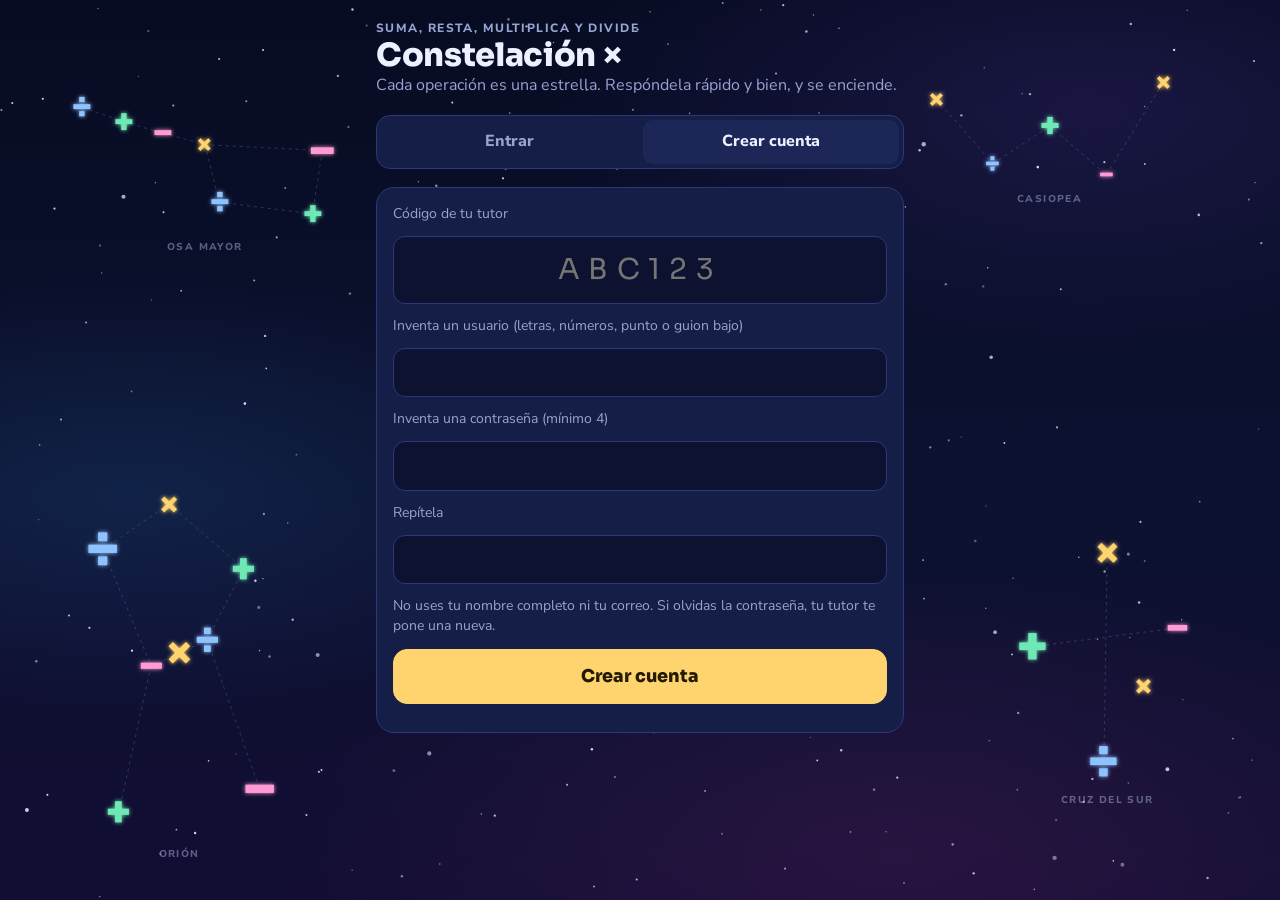
==== commit dcacd569: "Add files via upload" ====
--- a/index.html
+++ b/index.html
@@ -2,7 +2,7 @@
 <html lang="es">
 <head>
 <meta charset="utf-8">
-<meta name="viewport" content="width=device-width,initial-scale=1,viewport-fit=cover">
+<meta name="viewport" content="width=device-width,initial-scale=1,maximum-scale=1,user-scalable=no,viewport-fit=cover">
 <title>Constelación ×</title>
 <meta name="theme-color" content="#0C1230">
 <meta name="apple-mobile-web-app-capable" content="yes">
@@ -15,6 +15,7 @@
 <link rel="stylesheet" href="style.css">
 </head>
 <body>
+<div id="space" aria-hidden="true"></div>
 
 <!-- ============ AUTH ============ -->
 <section class="view" id="v-auth">
@@ -95,6 +96,10 @@
     <h3>¿Qué operaciones quieres que salgan?</h3>
     <div class="opcards small" id="infOps"></div>
   </div>
+  <div class="panel">
+    <div class="spread"><h3>Tiempo por operación</h3><span class="small muted" id="infTimeNote"></span></div>
+    <div class="timechips" id="infTime" role="radiogroup" aria-label="Tiempo por operación"></div>
+  </div>
   <button class="btn primary big" type="button" id="infBtn">Despegar</button>
 </section>
 
@@ -137,6 +142,7 @@
   </div>
   <div class="dots" id="dots"></div>
   <div class="card" id="card">
+    <div class="tbar" id="tbar" hidden><i></i></div>
     <div class="tokentip" id="tokenTip" hidden>Toca otra vez para usar 1 token y ver la respuesta</div>
     <div class="q" id="q"></div>
     <div class="ans" id="ans"></div>
@@ -187,6 +193,7 @@
 <script src="vendor/supabase.js"></script>
 <script src="common.js"></script>
 <script src="effects.js"></script>
+<script src="space.js"></script>
 <script src="student.js"></script>
 <script>if('serviceWorker' in navigator)window.addEventListener('load',()=>navigator.serviceWorker.register('sw.js').catch(()=>{}));</script>
 </body>
--- a/style.css
+++ b/style.css
@@ -182,12 +182,14 @@
 #fx{position:fixed;inset:0;width:100%;height:100%;pointer-events:none;z-index:50}
 #fire{position:fixed;inset:0;width:100%;height:100%;pointer-events:none;z-index:-1}
 /* background follows the fire color */
-body{background-repeat:no-repeat;background-attachment:fixed}
-body.fire-red{background-color:#8f1a10;background-image:radial-gradient(120% 80% at 50% 110%,#e0402a 0%,#a3200f 45%,#4f0c08 100%)}
-body.fire-orange{background-color:#b8430e;background-image:radial-gradient(120% 80% at 50% 110%,#ff8a1e 0%,#c2410c 45%,#7c2d12 100%)}
-body.fire-blue{background-color:#0d2a8a;background-image:radial-gradient(120% 80% at 50% 110%,#2f7dff 0%,#1437b8 45%,#07134d 100%)}
-body.fire-platinum{background-color:#55606f;background-image:radial-gradient(120% 80% at 50% 110%,#c9d2de 0%,#7a8596 45%,#2e3440 100%)}
-body.fire-rainbow{background-color:#5a1a8a;background-image:linear-gradient(135deg,#ff3b30,#ff9500,#ffcc00,#34c759,#2f80ff,#af52de,#ff3b30);background-size:300% 300%;animation:rainbowbg 6s linear infinite}
+#firebg{position:fixed;inset:0;z-index:-2;pointer-events:none}
+#firebg div{position:absolute;inset:0;opacity:0;transition:opacity .9s ease}
+#firebg div.on{opacity:1}
+#firebg .fb-red{background-color:#8f1a10;background-image:radial-gradient(120% 80% at 50% 110%,#e0402a 0%,#a3200f 45%,#4f0c08 100%)}
+#firebg .fb-orange{background-color:#b8430e;background-image:radial-gradient(120% 80% at 50% 110%,#ff8a1e 0%,#c2410c 45%,#7c2d12 100%)}
+#firebg .fb-blue{background-color:#0d2a8a;background-image:radial-gradient(120% 80% at 50% 110%,#2f7dff 0%,#1437b8 45%,#07134d 100%)}
+#firebg .fb-platinum{background-color:#55606f;background-image:radial-gradient(120% 80% at 50% 110%,#c9d2de 0%,#7a8596 45%,#2e3440 100%)}
+#firebg .fb-rainbow{background-color:#5a1a8a;background-image:linear-gradient(135deg,#ff3b30,#ff9500,#ffcc00,#34c759,#2f80ff,#af52de,#ff3b30);background-size:300% 300%;animation:rainbowbg 6s linear infinite}
 @keyframes rainbowbg{to{background-position:300% 0}}
 body.onfire .card,body.onfire .pad button:not(.ok){background:#161036f0}
 body.onfire .muted,body.onfire .link{color:#f3eaff}
@@ -207,7 +209,7 @@
 body.freezing{background-color:#163a63}
 body.freezing .card{animation:shiver .4s linear 2}
 @keyframes shiver{25%{transform:translateX(-3px)}75%{transform:translateX(3px)}}
-@media (prefers-reduced-motion:reduce){body.fire-rainbow{animation:none}.streak.bump,body.freezing .card,body.fire-rainbow .streak{animation:none}}
+@media (prefers-reduced-motion:reduce){#firebg .fb-rainbow{animation:none}.streak.bump,body.freezing .card,body.fire-rainbow .streak{animation:none}}
 
 .opbtn span{min-width:0;overflow-wrap:anywhere}
 #stuStats,#stuOps{grid-template-columns:repeat(auto-fit,minmax(150px,1fr))}
@@ -286,3 +288,32 @@
 .tokenwin .bigcoin,.tokenwin b{position:relative}
 .tokenwin b{font-size:1.8rem;text-shadow:0 2px 0 #050817}
 #v-home .sync.center{display:flex}
+
+/* ===== v6: no zoom, back gesture friendly ===== */
+html{touch-action:manipulation;-webkit-text-size-adjust:100%;text-size-adjust:100%;overscroll-behavior-y:none}
+body{overscroll-behavior-y:none;-webkit-tap-highlight-color:transparent}
+body.playing{-webkit-user-select:none;user-select:none;-webkit-touch-callout:none}
+
+/* ===== v6: time limit in Órbita ===== */
+.timechips{display:flex;flex-wrap:wrap;gap:8px}
+.tchip{border:1px solid var(--line);background:var(--panel2);border-radius:999px;padding:9px 14px;font-weight:800;font-variant-numeric:tabular-nums}
+.tchip.on{background:var(--star);border-color:var(--star);color:#231a00}
+.tbar{position:absolute;left:18px;right:18px;top:14px;height:8px;border-radius:4px;background:#ffffff14;overflow:hidden}
+.tbar i{display:block;height:100%;width:100%;border-radius:4px;background:linear-gradient(90deg,#5ee0a8,#74b9ff)}
+.tbar.low i{background:linear-gradient(90deg,#ff8670,#ffb35c);animation:tlow .5s ease-in-out infinite alternate}
+@keyframes tlow{to{opacity:.55}}
+
+/* ===== v6: space background on the start screens ===== */
+#space{position:fixed;inset:0;z-index:-3;pointer-events:none;opacity:0;transition:opacity .8s ease;overflow:hidden;
+  background:radial-gradient(60% 40% at 85% 12%,#3b2a7a55,transparent 70%),radial-gradient(55% 35% at 10% 55%,#1f4f8a44,transparent 70%),
+  radial-gradient(70% 45% at 70% 95%,#6a2a6a40,transparent 70%),linear-gradient(180deg,#070b22,#0c1230 55%,#120d33)}
+body.space #space{opacity:1}
+#space svg{position:absolute;inset:0;width:100%;height:100%}
+#space .tw{animation:tw var(--d,4s) ease-in-out var(--l,0s) infinite alternate}
+@keyframes tw{from{opacity:var(--o,.8)}to{opacity:.15}}
+#space .cline{stroke:#9fb4ff;stroke-opacity:.22;stroke-width:1;stroke-dasharray:3 4;fill:none}
+#space .csym{font-family:var(--display);font-weight:800;text-anchor:middle;dominant-baseline:central}
+#space .cname{font-family:var(--body);font-weight:800;font-size:10px;letter-spacing:.14em;text-transform:uppercase;fill:#97a3d0;fill-opacity:.55}
+#space .cstar{animation:pulse var(--d,5s) ease-in-out var(--l,0s) infinite alternate}
+@keyframes pulse{from{opacity:.95}to{opacity:.55}}
+@media (prefers-reduced-motion:reduce){#space .tw,#space .cstar{animation:none}}
